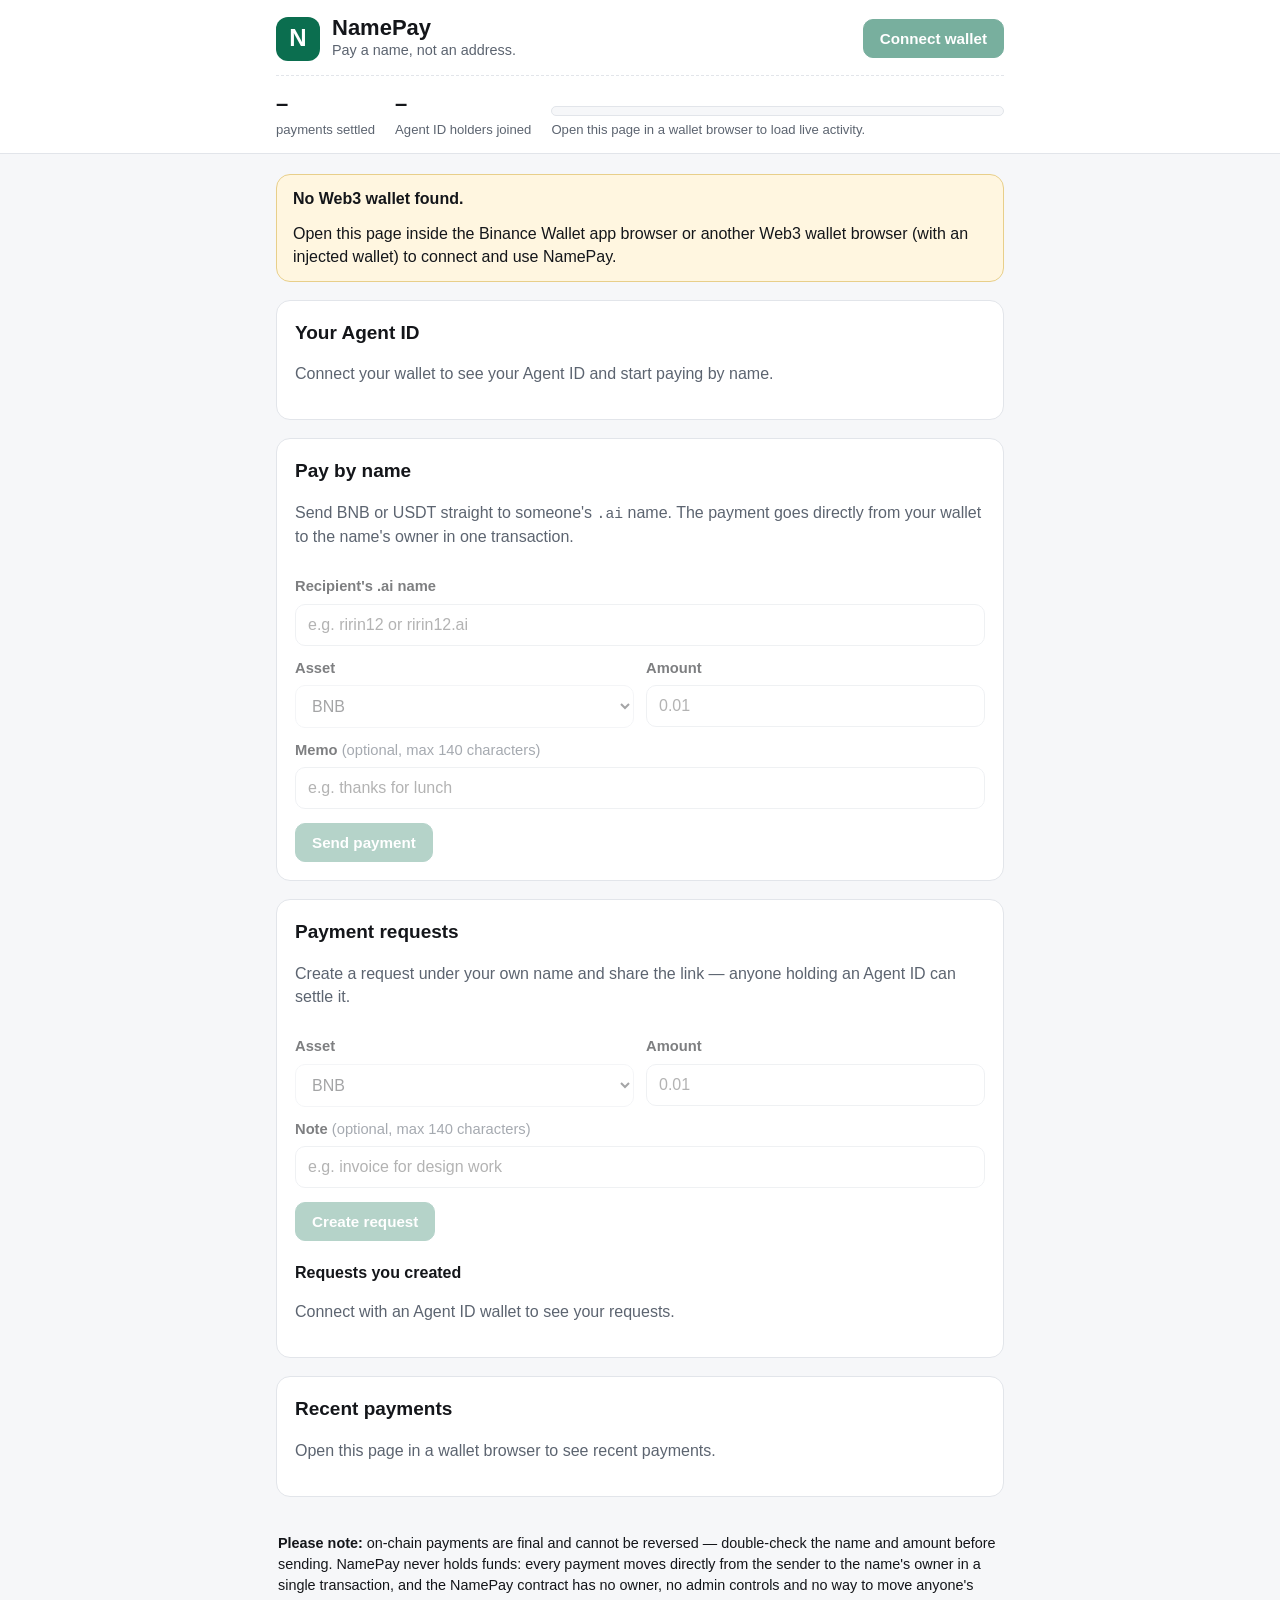
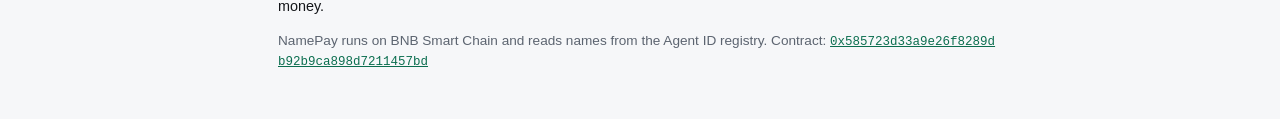
==== index.html @ 161f3243 "Add files via upload" ====
<!DOCTYPE html>
<html lang="en">
<head>
<meta charset="utf-8">
<meta name="viewport" content="width=device-width, initial-scale=1">
<title>NamePay — pay a name, not an address</title>
<meta name="description" content="NamePay lets Agent ID holders send BNB or USDT to a human-readable .ai name instead of a wallet address. Payments go directly from sender to the name's owner in a single transaction — NamePay never holds funds.">
<link rel="stylesheet" href="style.css">
</head>
<body>

<header class="site-header">
  <div class="wrap header-inner">
    <div class="brand">
      <div class="brand-mark" aria-hidden="true">N</div>
      <div>
        <div class="brand-name">NamePay</div>
        <div class="brand-tag">Pay a name, not an address.</div>
      </div>
    </div>
    <div id="walletBar" class="wallet-bar">
      <span id="accountChip" class="account-chip hidden"></span>
      <button id="connectBtn" class="btn btn-primary" type="button">Connect wallet</button>
    </div>
  </div>
  <div class="wrap">
    <div class="stats-bar" aria-label="NamePay activity">
      <div class="stat">
        <span class="stat-num" id="statPayments">–</span>
        <span class="stat-label">payments settled</span>
      </div>
      <div class="stat">
        <span class="stat-num" id="statInteractors">–</span>
        <span class="stat-label">Agent ID holders joined</span>
      </div>
      <div class="stat progress-stat">
        <div class="progress-track" role="progressbar" aria-label="Progress toward 30 Agent ID holders" aria-valuemin="0" aria-valuemax="30" id="progressTrack">
          <div class="progress-fill" id="progressFill" style="width:0%"></div>
        </div>
        <span class="stat-label" id="progressLabel">Loading activity…</span>
      </div>
    </div>
  </div>
</header>

<main class="wrap">

  <div id="noWallet" class="notice notice-warn hidden">
    <strong>No Web3 wallet found.</strong>
    Open this page inside the Binance Wallet app browser or another Web3 wallet
    browser (with an injected wallet) to connect and use NamePay.
  </div>

  <div id="chainBanner" class="notice notice-warn hidden">
    <span>You are connected to the wrong network. NamePay runs on BNB Smart Chain.</span>
    <button id="switchChainBtn" class="btn btn-small" type="button">Switch to BNB Smart Chain</button>
  </div>

  <div id="contractNotice" class="notice notice-warn hidden">
    The NamePay contract is not live yet at the configured address, so payments
    are unavailable right now. Please check back once it is deployed.
  </div>

  <!-- Identity -->
  <section class="card" id="identityCard">
    <h2>Your Agent ID</h2>
    <div id="identityDisconnected">
      <p class="muted">Connect your wallet to see your Agent ID and start paying by name.</p>
    </div>
    <div id="identityHolder" class="hidden">
      <div class="identity-handle" id="myHandle">—</div>
      <div class="muted">Wallet <span id="myAddress" class="mono">—</span></div>
      <p class="muted" id="interactedNote"></p>
    </div>
    <div id="identityNoId" class="hidden">
      <p><strong>An Agent ID is required to use NamePay.</strong></p>
      <p class="muted">
        NamePay is built for Agent ID holders: your <span class="mono">.ai</span> name is your
        payment address. The wallet you connected does not hold an Agent ID yet.
        You can claim one in the Binance App — go to
        <strong>Wallet → homepage banner → Agent ID</strong> — then come back and reconnect.
      </p>
      <p class="muted">Wallet <span id="myAddressNoId" class="mono">—</span></p>
    </div>
  </section>

  <!-- Shared payment request (?req=<id>) -->
  <section class="card accent hidden" id="reqPanel">
    <h2>Payment request <span class="muted" id="reqPanelId"></span></h2>
    <div id="reqPanelBody">
      <p class="muted">Loading request…</p>
    </div>
    <div id="reqPanelActions" class="hidden">
      <button id="reqPayBtn" class="btn btn-primary" type="button">Pay this request</button>
    </div>
    <div id="reqStatus" class="status" role="status"></div>
  </section>

  <!-- Pay by name -->
  <section class="card">
    <h2>Pay by name</h2>
    <p class="muted">
      Send BNB or USDT straight to someone's <span class="mono">.ai</span> name. The payment
      goes directly from your wallet to the name's owner in one transaction.
    </p>
    <fieldset id="payFieldset">
      <label>
        Recipient's .ai name
        <input id="payHandle" type="text" placeholder="e.g. ririn12 or ririn12.ai" autocomplete="off" spellcheck="false">
      </label>
      <div class="muted small" id="resolveNote"></div>
      <div class="row">
        <label>
          Asset
          <select id="payAsset">
            <option value="BNB">BNB</option>
            <option value="USDT">USDT</option>
          </select>
        </label>
        <label>
          Amount
          <input id="payAmount" type="text" inputmode="decimal" placeholder="0.01" autocomplete="off">
        </label>
      </div>
      <label>
        Memo <span class="muted">(optional, max 140 characters)</span>
        <input id="payMemo" type="text" maxlength="140" placeholder="e.g. thanks for lunch" autocomplete="off">
      </label>
      <button id="payBtn" class="btn btn-primary" type="button">Send payment</button>
      <div id="payStatus" class="status" role="status"></div>
    </fieldset>
  </section>

  <!-- Payment requests -->
  <section class="card">
    <h2>Payment requests</h2>
    <p class="muted">
      Create a request under your own name and share the link — anyone holding an
      Agent ID can settle it.
    </p>
    <fieldset id="createFieldset">
      <div class="row">
        <label>
          Asset
          <select id="reqAsset">
            <option value="BNB">BNB</option>
            <option value="USDT">USDT</option>
          </select>
        </label>
        <label>
          Amount
          <input id="reqAmount" type="text" inputmode="decimal" placeholder="0.01" autocomplete="off">
        </label>
      </div>
      <label>
        Note <span class="muted">(optional, max 140 characters)</span>
        <input id="reqNote" type="text" maxlength="140" placeholder="e.g. invoice for design work" autocomplete="off">
      </label>
      <button id="createBtn" class="btn btn-primary" type="button">Create request</button>
      <div id="createStatus" class="status" role="status"></div>
      <div id="createdLink" class="share-box hidden">
        <span class="muted small">Share this link:</span>
        <div class="share-row">
          <input id="createdLinkInput" type="text" readonly>
          <button id="copyCreatedBtn" class="btn btn-small" type="button">Copy</button>
        </div>
      </div>
    </fieldset>

    <h3>Requests you created</h3>
    <div id="myRequests">
      <p class="muted">Connect with an Agent ID wallet to see your requests.</p>
    </div>
  </section>

  <!-- Recent payments -->
  <section class="card">
    <h2>Recent payments</h2>
    <div id="feed">
      <p class="muted">Loading…</p>
    </div>
  </section>

  <footer class="site-footer">
    <p>
      <strong>Please note:</strong> on-chain payments are final and cannot be reversed —
      double-check the name and amount before sending. NamePay never holds funds:
      every payment moves directly from the sender to the name's owner in a single
      transaction, and the NamePay contract has no owner, no admin controls and no
      way to move anyone's money.
    </p>
    <p class="muted">
      NamePay runs on BNB Smart Chain and reads names from the Agent ID registry.
      Contract: <a id="contractLink" href="#" target="_blank" rel="noopener" class="mono">—</a>
    </p>
  </footer>

</main>

<script src="ethers.umd.min.js"></script>
<script src="app.js"></script>
</body>
</html>
---- style.css ----
/* NamePay — self-contained styles, system fonts only, no external assets. */

:root {
  --bg: #f6f7f9;
  --card: #ffffff;
  --ink: #14161a;
  --muted: #5c6470;
  --border: #e2e5ea;
  --accent: #0b6e4f;
  --accent-ink: #ffffff;
  --warn-bg: #fff6e0;
  --warn-border: #e8cf8a;
  --ok: #0b6e4f;
  --err: #b3261e;
  --info: #274690;
  --radius: 14px;
}

* { box-sizing: border-box; }

body {
  margin: 0;
  background: var(--bg);
  color: var(--ink);
  font-family: -apple-system, BlinkMacSystemFont, "Segoe UI", Roboto, "Helvetica Neue", Arial, sans-serif;
  line-height: 1.45;
}

.wrap { max-width: 760px; margin: 0 auto; padding: 0 16px; }

a { color: var(--accent); }
.mono { font-family: ui-monospace, SFMono-Regular, Menlo, Consolas, monospace; font-size: 0.92em; word-break: break-all; }
.muted { color: var(--muted); }
.small { font-size: 0.85rem; }
.hidden { display: none !important; }

/* Header */
.site-header {
  background: var(--card);
  border-bottom: 1px solid var(--border);
  padding: 16px 0 14px;
  margin-bottom: 20px;
}
.header-inner { display: flex; justify-content: space-between; align-items: center; gap: 12px; flex-wrap: wrap; }
.brand { display: flex; align-items: center; gap: 12px; }
.brand-mark {
  width: 44px; height: 44px; border-radius: 12px;
  background: var(--accent); color: var(--accent-ink);
  display: flex; align-items: center; justify-content: center;
  font-size: 24px; font-weight: 700;
}
.brand-name { font-size: 22px; font-weight: 700; line-height: 1.1; }
.brand-tag { color: var(--muted); font-size: 0.9rem; }
.wallet-bar { display: flex; align-items: center; gap: 10px; }
.account-chip {
  background: var(--bg); border: 1px solid var(--border); border-radius: 999px;
  padding: 6px 12px; font-size: 0.85rem;
}

.stats-bar {
  display: flex; gap: 20px; flex-wrap: wrap; align-items: flex-end;
  margin-top: 14px; padding-top: 12px; border-top: 1px dashed var(--border);
}
.stat { display: flex; flex-direction: column; }
.stat-num { font-size: 22px; font-weight: 700; }
.stat-label { color: var(--muted); font-size: 0.82rem; }
.progress-stat { flex: 1 1 220px; }
.progress-track { height: 10px; background: var(--bg); border: 1px solid var(--border); border-radius: 999px; overflow: hidden; margin-bottom: 4px; }
.progress-fill { height: 100%; background: var(--accent); transition: width 0.4s ease; }

/* Cards & notices */
.card {
  background: var(--card); border: 1px solid var(--border); border-radius: var(--radius);
  padding: 18px; margin-bottom: 18px;
}
.card.accent { border-color: var(--accent); border-width: 2px; }
.card h2 { margin: 0 0 8px; font-size: 19px; }
.card h3 { margin: 20px 0 8px; font-size: 16px; }

.notice {
  border-radius: var(--radius); padding: 12px 16px; margin-bottom: 18px;
  display: flex; gap: 12px; align-items: center; flex-wrap: wrap;
}
.notice-warn { background: var(--warn-bg); border: 1px solid var(--warn-border); }

/* Forms */
fieldset { border: 0; padding: 0; margin: 0; min-width: 0; }
fieldset:disabled { opacity: 0.55; }
label { display: block; font-weight: 600; font-size: 0.92rem; margin: 12px 0 0; }
label .muted { font-weight: 400; }
input[type="text"], select {
  display: block; width: 100%; margin-top: 6px;
  padding: 11px 12px; font-size: 16px; /* 16px avoids iOS zoom on focus */
  border: 1px solid var(--border); border-radius: 10px; background: #fff; color: var(--ink);
}
input[readonly] { background: var(--bg); }
.row { display: flex; gap: 12px; }
.row label { flex: 1; }

.btn {
  appearance: none; border: 1px solid var(--border); background: var(--card); color: var(--ink);
  border-radius: 10px; padding: 10px 16px; font-size: 0.95rem; font-weight: 600; cursor: pointer;
  margin-top: 14px;
}
.btn-primary { background: var(--accent); border-color: var(--accent); color: var(--accent-ink); }
.btn-small { padding: 6px 12px; margin-top: 0; font-size: 0.85rem; }
.btn:disabled { opacity: 0.55; cursor: not-allowed; }
.wallet-bar .btn { margin-top: 0; }

/* Status messages */
.status { margin-top: 12px; font-size: 0.92rem; min-height: 1.2em; }
.status:empty { margin-top: 0; min-height: 0; }
.status.ok { color: var(--ok); }
.status.err { color: var(--err); }
.status.info { color: var(--info); }

/* Identity */
.identity-handle { font-size: 26px; font-weight: 700; color: var(--accent); word-break: break-all; }

/* Requests & feed */
.req-item, .feed-item {
  border: 1px solid var(--border); border-radius: 10px;
  padding: 12px 14px; margin: 10px 0; background: #fff;
}
.req-item .req-top, .feed-item .feed-top {
  display: flex; justify-content: space-between; gap: 10px; flex-wrap: wrap; align-items: baseline;
}
.req-amount, .feed-amount { font-weight: 700; }
.badge {
  font-size: 0.75rem; font-weight: 700; border-radius: 999px; padding: 2px 9px;
  border: 1px solid var(--border); color: var(--muted);
}
.badge.open { color: var(--info); border-color: var(--info); }
.badge.paid { color: var(--ok); border-color: var(--ok); }
.share-box { margin-top: 14px; }
.share-row { display: flex; gap: 8px; align-items: stretch; }
.share-row input { flex: 1; margin-top: 6px; }
.share-row .btn { margin-top: 6px; }
.feed-item .feed-memo { color: var(--muted); font-style: italic; }
.feed-item .feed-time { color: var(--muted); font-size: 0.8rem; }

.site-footer { color: var(--ink); font-size: 0.9rem; padding: 4px 2px 36px; }
.site-footer .muted { font-size: 0.85rem; }

@media (max-width: 520px) {
  .row { flex-direction: column; gap: 0; }
  .stats-bar { gap: 14px; }
}
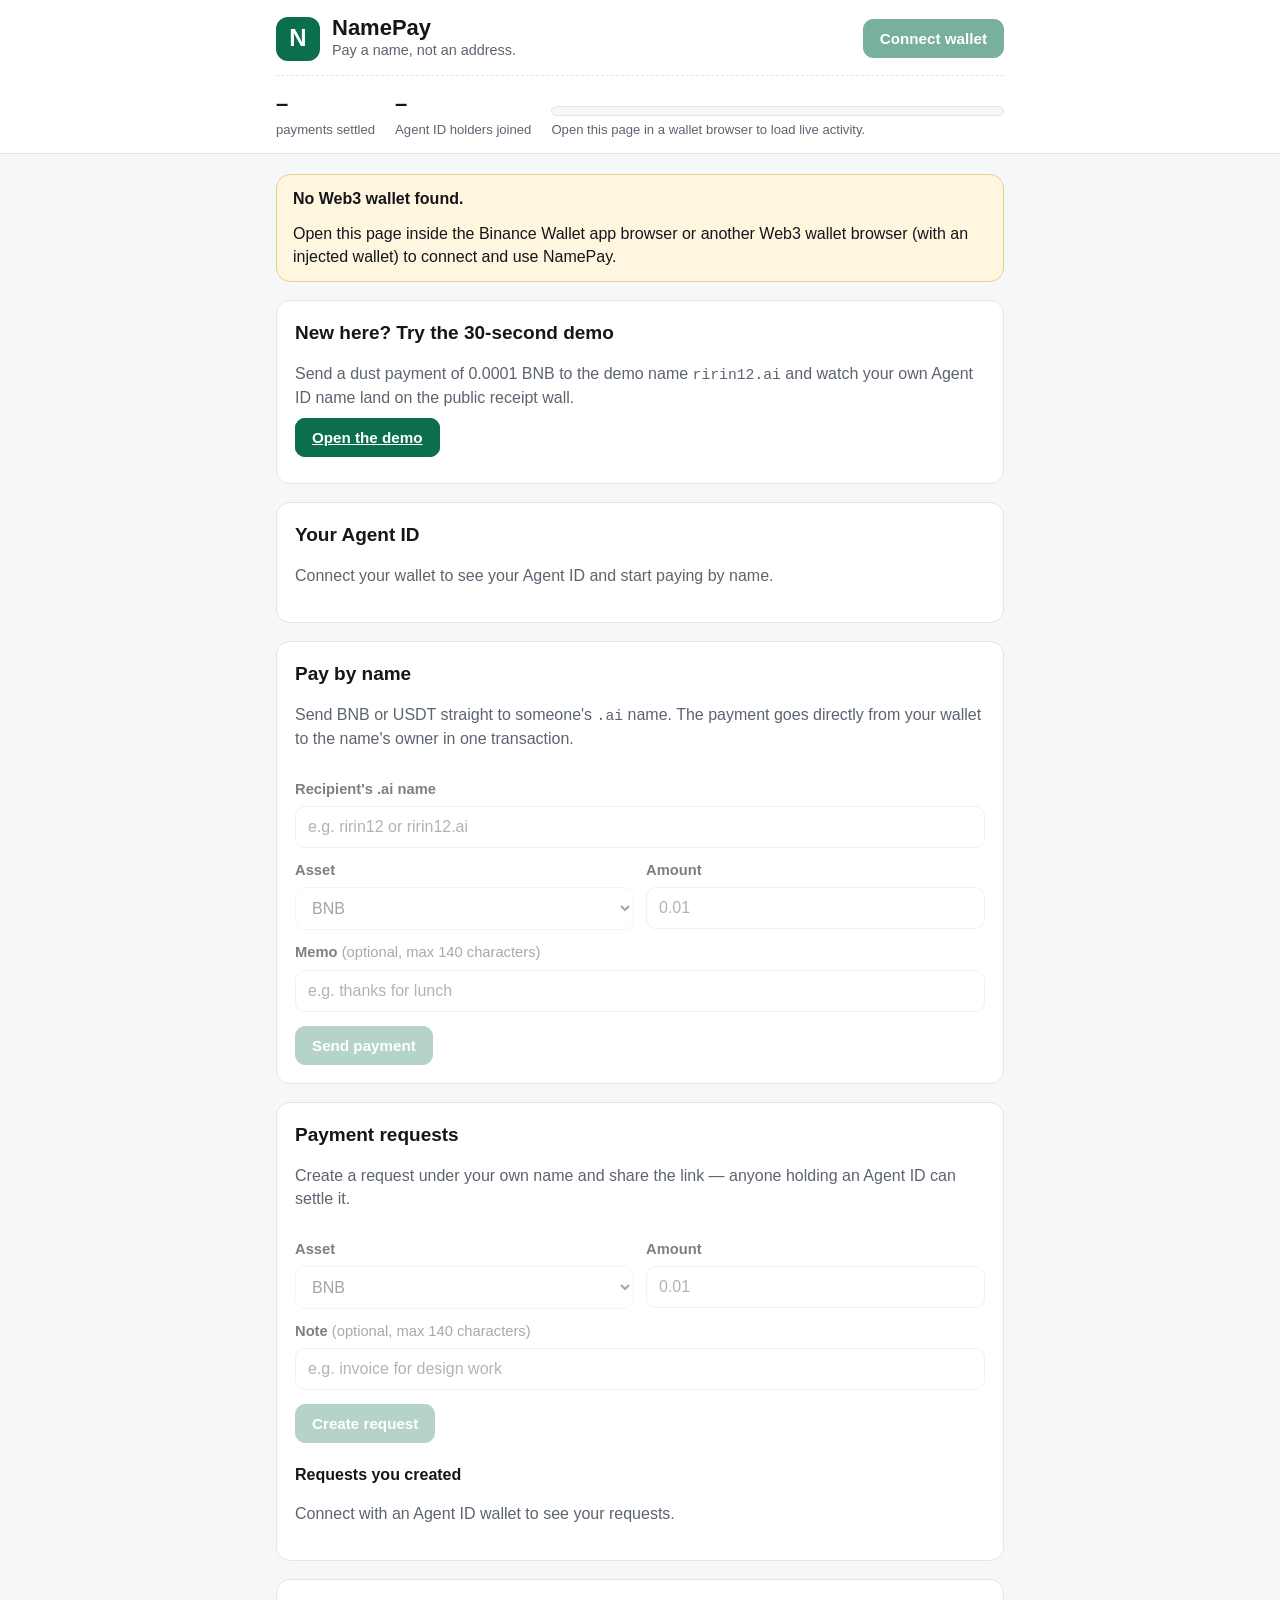
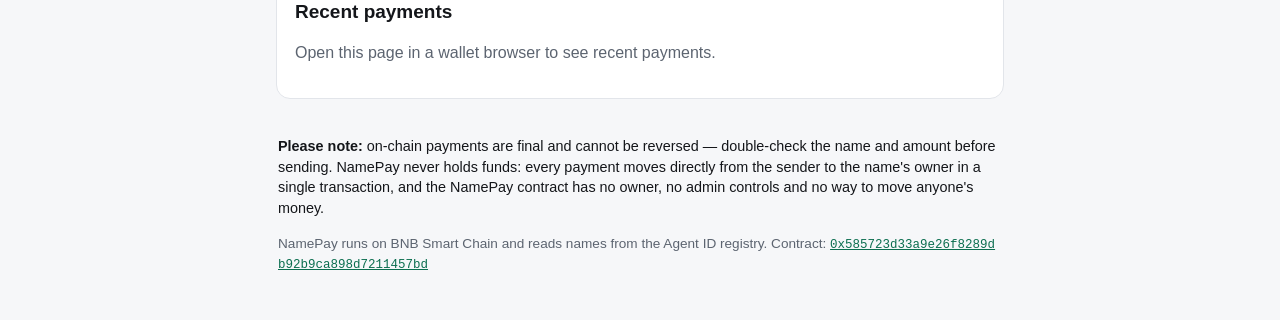
==== commit a95ee9ff: "Add 30-second demo page with public receipt wall" ====
--- a/index.html
+++ b/index.html
@@ -60,6 +60,16 @@
     The NamePay contract is not live yet at the configured address, so payments
     are unavailable right now. Please check back once it is deployed.
   </div>
+
+  <!-- Demo -->
+  <section class="card">
+    <h2>New here? Try the 30-second demo</h2>
+    <p class="muted">
+      Send a dust payment of 0.0001 BNB to the demo name <span class="mono">ririn12.ai</span>
+      and watch your own Agent ID name land on the public receipt wall.
+    </p>
+    <p><a class="btn btn-primary" href="demo.html">Open the demo</a></p>
+  </section>
 
   <!-- Identity -->
   <section class="card" id="identityCard">
--- a/style.css
+++ b/style.css
@@ -146,3 +146,19 @@
   .row { flex-direction: column; gap: 0; }
   .stats-bar { gap: 14px; }
 }
+
+/* Demo page */
+.steps { display: flex; flex-direction: column; gap: 8px; margin: 14px 0; }
+.step { display: flex; align-items: center; gap: 10px; }
+.step-num {
+  flex: 0 0 auto; width: 24px; height: 24px; border-radius: 999px;
+  background: var(--accent); color: var(--accent-ink);
+  display: inline-flex; align-items: center; justify-content: center;
+  font-weight: 700; font-size: 0.85rem;
+}
+.demo-rows {
+  border: 1px solid var(--border); border-radius: 10px; background: #fff;
+  padding: 10px 14px; margin: 14px 0;
+}
+.demo-row { display: flex; align-items: baseline; gap: 10px; padding: 4px 0; flex-wrap: wrap; }
+.demo-row .muted:first-child { flex: 0 0 64px; }
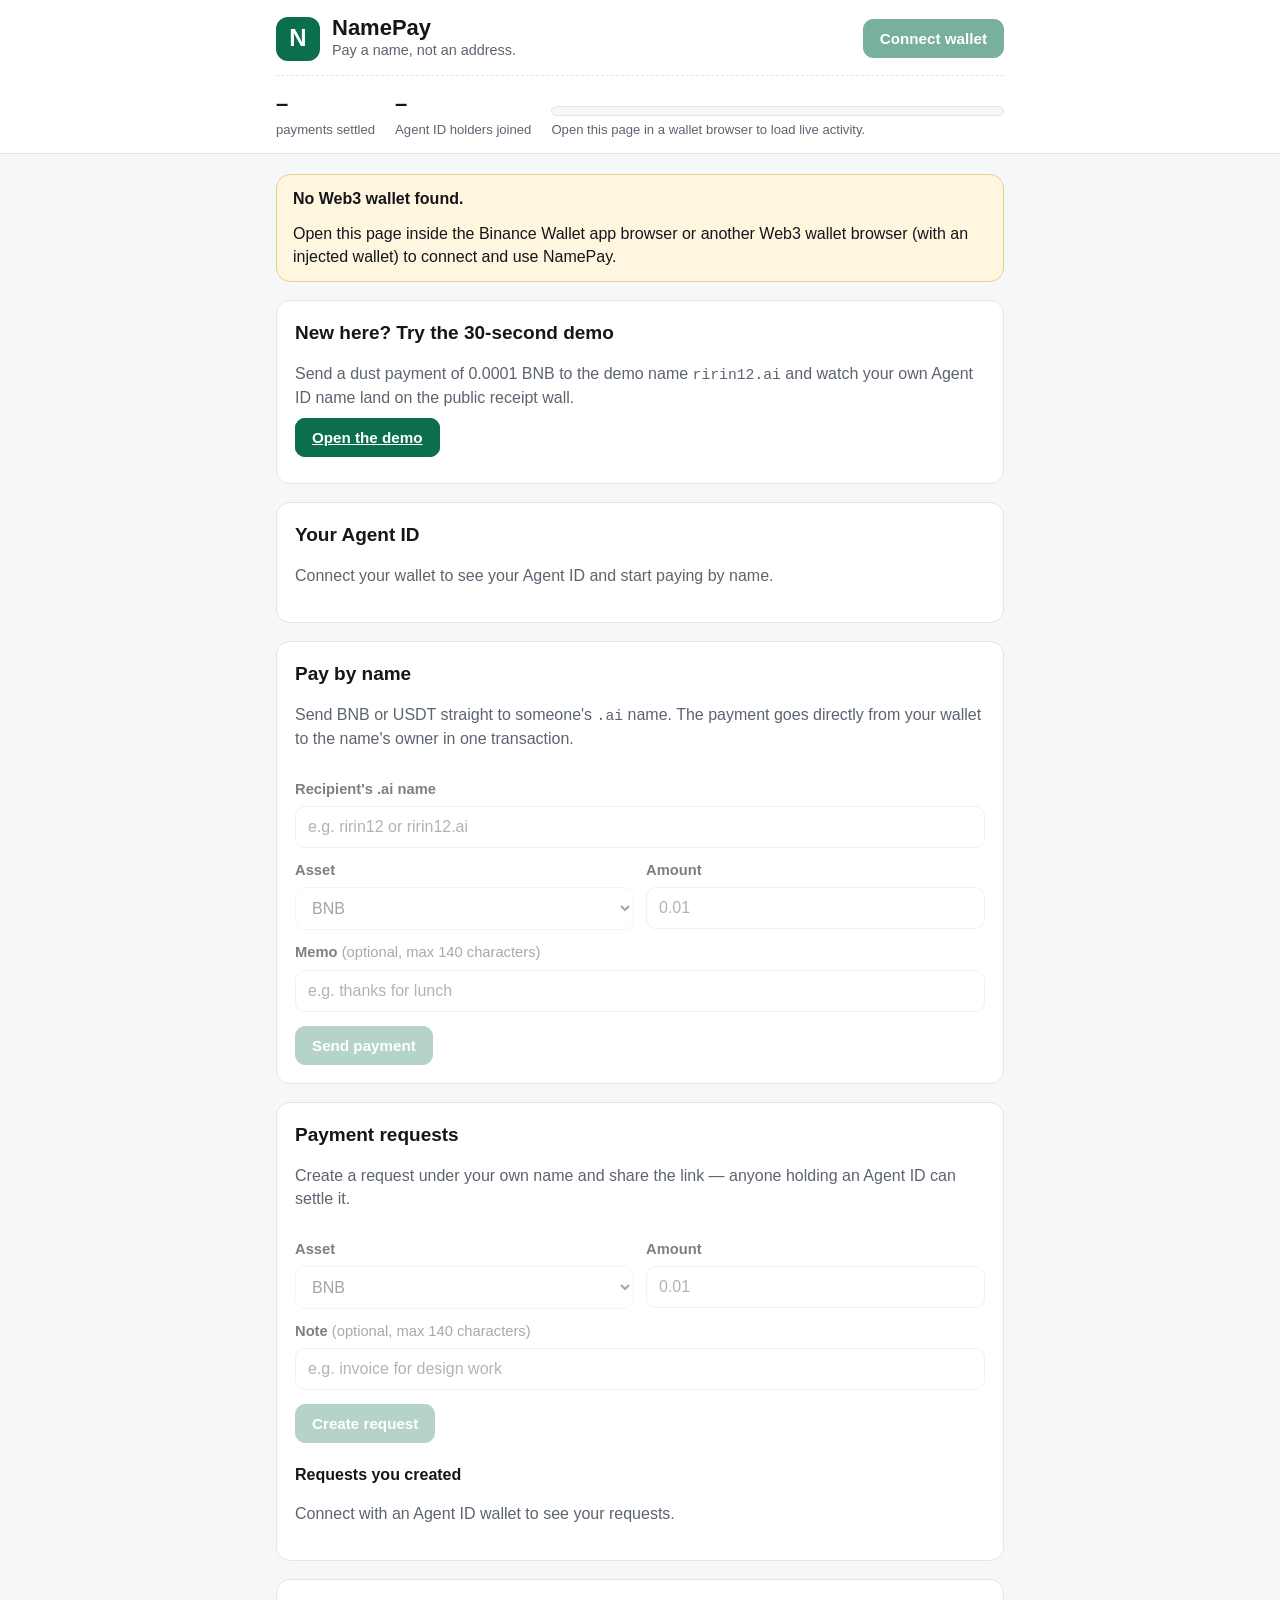
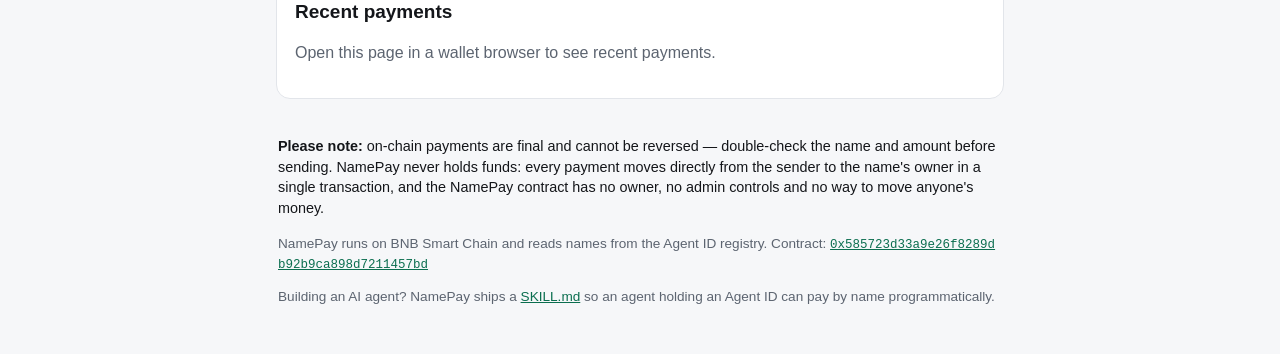
==== commit 63858bae: "Add SKILL.md for AI agents" ====
--- a/index.html
+++ b/index.html
@@ -203,6 +203,10 @@
       NamePay runs on BNB Smart Chain and reads names from the Agent ID registry.
       Contract: <a id="contractLink" href="#" target="_blank" rel="noopener" class="mono">—</a>
     </p>
+    <p class="muted">
+      Building an AI agent? NamePay ships a <a href="SKILL.md">SKILL.md</a> so an
+      agent holding an Agent ID can pay by name programmatically.
+    </p>
   </footer>
 
 </main>
